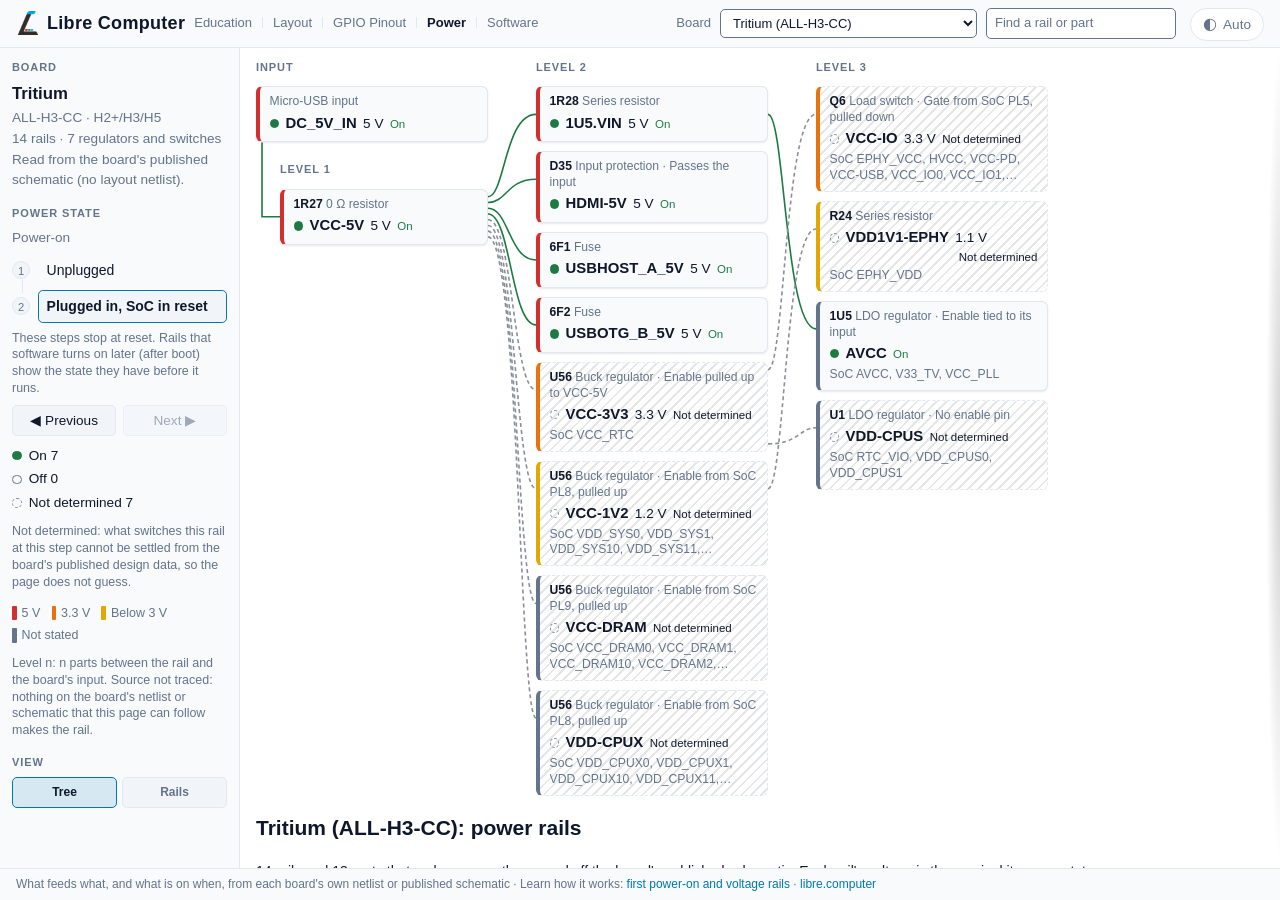
==== all-h3-cc/index.html @ 888a0ca8 "A page per board with its rails in the HTML; robots, sitemap, llms.txt tools/render.mjs writes /<id>" ====
<!DOCTYPE html>
<html lang="en">
<head>
<meta charset="utf-8">
<!-- Scripts from this site only, plus the inline theme snippet by its sha256
     (tools/check-kit.py recomputes it); data, styles and images same-origin,
     data: for the kit's logo. GitHub Pages sets no headers, so it is a meta. -->
<meta http-equiv="Content-Security-Policy" content="default-src 'self'; script-src 'self' 'sha256-oHIc59mqgn9ICn5smlJlKAoSorMm9lRvLXPlZJXSqW8='; style-src 'self' 'unsafe-inline'; img-src 'self' data:; object-src 'none'; base-uri 'none'; form-action 'none'">
<meta name="referrer" content="strict-origin-when-cross-origin">
<meta name="viewport" content="width=device-width, initial-scale=1">
<title>Tritium (ALL-H3-CC): power tree — Libre Computer</title>
<meta name="description" content="Tritium (ALL-H3-CC): Power tree for Libre Computer boards: which regulator feeds which rail, what switches it, and which rails are on in each power state, from each board's own netlist or published schematic.">
<link rel="canonical" href="https://power.hardware.libre.computer/all-h3-cc/">
<link rel="icon" href="data:,">
<link rel="stylesheet" href="/css/lc-kit.css">
<link rel="stylesheet" href="/css/style.css">
<!-- Sets the theme before first paint, so a dark visitor never sees a white
     flash. Must stay inline and must stay ahead of the stylesheets; the copy
     is checked by tools/lc-ui-kit/sync.py against HEAD_SNIPPET in lc-kit.js. -->
<script>try{var q=new URLSearchParams(location.search),e=q.get("embed")==="1",t=e&&q.get("theme");if(e)document.documentElement.classList.add("lc-embed");var p=t==="light"||t==="dark"?t:localStorage.getItem("theme")||"auto";if(p==="dark"||(p==="auto"&&matchMedia("(prefers-color-scheme: dark)").matches))document.documentElement.classList.add("dark")}catch(x){}</script>
</head>
<body data-board="all-h3-cc">
<a class="lc-skip" href="#stage">Skip to content</a>

<header class="lc-topbar">
  <div class="lc-brand">
    <a class="lc-brand-name" href="https://libre.computer">Libre Computer</a>
    <nav class="lc-sites" aria-label="Libre Computer sites">
      <a class="lc-site" href="https://education.libre.computer/">Education</a>
      <a class="lc-site" data-lc-site href="https://layout.hardware.libre.computer/">Layout</a>
      <a class="lc-site" data-lc-site href="https://gpio.hardware.libre.computer/">GPIO Pinout</a>
      <a class="lc-site" href="/" aria-current="true">Power</a>
      <a class="lc-site" href="https://u-boot.software.libre.computer/">Software</a>
    </nav>
  </div>
  <div class="lc-controls">
    <label for="board-select">Board</label>
    <select id="board-select" aria-label="Select board"></select>
    <input id="search" type="search" placeholder="Find a rail or part" autocomplete="off" spellcheck="false" aria-label="Find a rail, part or SoC pad">
  </div>
</header>

<h1 class="lc-vh">Libre Computer board power</h1>
<p class="lc-vh" id="announce" role="status" aria-live="polite"></p>
<div class="lc-notices" id="notices"></div>
<script src="/js/file-notice.js"></script>

<div class="lc-main">
  <aside class="lc-panel" id="sidebar">
    <h3>Board</h3>
    <div id="board-meta"></div>

    <h3 id="state-heading">Power state</h3>
    <div id="walk"></div>
    <div id="legend" class="pw-legend" role="group" aria-label="Legend"></div>

    <h3 id="view-heading">View</h3>
    <div class="lc-seg" id="view-seg" role="group" aria-label="View">
      <button type="button" id="view-tree" aria-pressed="true">Tree</button>
      <button type="button" id="view-rails" aria-pressed="false">Rails</button>
    </div>
  </aside>

  <main id="stage">
    <div id="tree" class="pw-tree"></div>
    <div id="rails" hidden></div>

    <section class="pw-text" aria-labelledby="pw-text-h">
      <h2 id="pw-text-h">Tritium (ALL-H3-CC): power rails</h2>
      <p>14 rails and 13 parts that make or pass them,
        read off the board's published schematic. Each rail's voltage is the nominal its name states.</p>
      <div class="lc-table-scroll"><table class="lc-table">
        <thead><tr><th scope="col">Rail</th><th scope="col">Voltage</th>
          <th scope="col">Fed by</th><th scope="col">Feeds</th></tr></thead>
        <tbody><tr><th scope="row"><code>1U5.VIN</code></th>
      <td>5 V</td>
      <td>1R28 (Series resistor from VCC-5V); Always connected</td>
      <td>—</td></tr><tr><th scope="row"><code>DC_5V_IN</code></th>
      <td>5 V</td>
      <td>Board input (Micro-USB)</td>
      <td>—</td></tr><tr><th scope="row"><code>HDMI-5V</code></th>
      <td>5 V</td>
      <td>D35 (Input protection from VCC-5V); Passes the input</td>
      <td>—</td></tr><tr><th scope="row"><code>USBHOST_A_5V</code></th>
      <td>5 V</td>
      <td>6F1 (Fuse from VCC-5V); Always connected</td>
      <td>—</td></tr><tr><th scope="row"><code>USBOTG_B_5V</code></th>
      <td>5 V</td>
      <td>6F2 (Fuse from VCC-5V); Always connected</td>
      <td>—</td></tr><tr><th scope="row"><code>VCC-5V</code></th>
      <td>5 V</td>
      <td>1R27 (0 Ω resistor from DC_5V_IN); Always connected</td>
      <td>—</td></tr><tr><th scope="row"><code>VCC-3V3</code></th>
      <td>3.3 V</td>
      <td>U56 (Buck regulator from VCC-5V); Enable pulled up to VCC-5V</td>
      <td>SoC VCC_RTC</td></tr><tr><th scope="row"><code>VCC-IO</code></th>
      <td>3.3 V</td>
      <td>Q6 (Load switch from VCC-3V3); Gate from SoC PL5, pulled down</td>
      <td>SoC EPHY_VCC, HVCC, VCC-PD, VCC-USB, VCC_IO0, VCC_IO1, VCC_IO2, VCC_IO3, VCC_IO4, VCC_IO5, VCC_PG, VDD_EFUSE</td></tr><tr><th scope="row"><code>VCC-1V2</code></th>
      <td>1.2 V</td>
      <td>U56 (Buck regulator from VCC-5V); Enable from SoC PL8, pulled up</td>
      <td>SoC VDD_SYS0, VDD_SYS1, VDD_SYS10, VDD_SYS11, VDD_SYS2, VDD_SYS3, VDD_SYS4, VDD_SYS5, VDD_SYS6, VDD_SYS7, VDD_SYS8, VDD_SYS9</td></tr><tr><th scope="row"><code>VDD1V1-EPHY</code></th>
      <td>1.1 V</td>
      <td>R24 (Series resistor from VCC-1V2); Always connected</td>
      <td>SoC EPHY_VDD</td></tr><tr><th scope="row"><code>AVCC</code></th>
      <td>Not stated</td>
      <td>1U5 (LDO regulator from 1U5.VIN); Enable tied to its input</td>
      <td>SoC AVCC, V33_TV, VCC_PLL</td></tr><tr><th scope="row"><code>VCC-DRAM</code></th>
      <td>Not stated</td>
      <td>U56 (Buck regulator from VCC-5V); Enable from SoC PL9, pulled up</td>
      <td>SoC VCC_DRAM0, VCC_DRAM1, VCC_DRAM10, VCC_DRAM2, VCC_DRAM3, VCC_DRAM4, VCC_DRAM5, VCC_DRAM6, VCC_DRAM7, VCC_DRAM8, VCC_DRAM9</td></tr><tr><th scope="row"><code>VDD-CPUS</code></th>
      <td>Not stated</td>
      <td>U1 (LDO regulator from VCC-3V3); No enable pin</td>
      <td>SoC RTC_VIO, VDD_CPUS0, VDD_CPUS1</td></tr><tr><th scope="row"><code>VDD-CPUX</code></th>
      <td>Not stated</td>
      <td>U56 (Buck regulator from VCC-5V); Enable from SoC PL8, pulled up</td>
      <td>SoC VDD_CPUX0, VDD_CPUX1, VDD_CPUX10, VDD_CPUX11, VDD_CPUX12, VDD_CPUX2, VDD_CPUX3, VDD_CPUX4, VDD_CPUX5, VDD_CPUX6, VDD_CPUX7, VDD_CPUX8, VDD_CPUX9, VDD_CPUXFB</td></tr></tbody>
      </table></div>
    </section>
  </main>

  <aside class="lc-panel pw-detail" id="detail" aria-label="Rail details" hidden></aside>
</div>

<footer class="lc-footer">
  What feeds what, and what is on when, from each board's own netlist or published schematic ·
  Learn how it works: <a href="https://education.libre.computer/modules/power/">first power-on and voltage rails</a> ·
  <a href="https://libre.computer">libre.computer</a>
</footer>

<script type="module" src="/js/app.js"></script>
</body>
</html>
---- css/lc-kit.css ----
/* lc-kit 1 sha256:49a98d562651cce432e0f0e8bd59669b63564b67a7129dab7db1aff492e4dc31 */
/* Libre Computer hardware-tool shell — shared by the GPIO pinout, the board
   layout viewer and the power tree.
 *
 * These two sites had grown the same header, the same board picker, the same
 * search box and the same footer twice, with the same seven token names holding
 * the same seven values in both. This is that shell, defined once.
 *
 * THEME. Three states, matching libre.computer: light, dark, and auto, which
 * follows the OS and is the default -- a visitor whose desktop is dark should
 * not have to ask twice. The switch is a `dark` class on <html>, set before
 * first paint by the inline script in each page's <head>, so a dark visitor
 * never sees a white flash. Light is the base and dark is the override, because
 * a stylesheet that loses its media query should degrade to the more legible
 * of the two.
 *
 * The values are libre.computer's own (its css/style.css tokens: --bg, --card,
 * --border, --fg, --muted, --prose-link, --field-border), in both themes,
 * because these tools open inside its product pages: a tool in a neutral grey
 * frame on a slate page read as a different site. A change to that palette is
 * made there and copied here.
 *
 * WHAT BELONGS HERE. The shell and nothing else: page frame, top bar, brand,
 * the controls slot, notices, footer, form controls, focus, and the theme
 * button. A site's own subject matter -- the pinout's mux-class colours, the
 * layout viewer's copper-layer colours -- stays in that site's stylesheet,
 * because nothing is shared by having one file know about both.
 *
 * This file is VENDORED. Edit tools/lc-ui-kit/lc-kit.css in the monorepo and
 * run tools/lc-ui-kit/sync.py; a hand-edit here fails each site's CI.
 */

:root {
  color-scheme: light;
  /* one monospace stack for every site (pad names, addresses, code, keys) */
  --mono: ui-monospace, SFMono-Regular, "SF Mono", Menlo, Consolas, monospace;

  --bg: #ffffff;
  --bg-raised: #f8fafc;
  --bg-sunken: #f1f5f9;
  --border: #e2e8f0;
  /* A field's edge is the only thing that says "type here", so it needs 3:1
     on the page (WCAG 1.4.11); --border is a divider and stays quiet.
     Slate-500, as libre.computer's --field-border: 4.76:1 on --bg, 4.55:1 on
     --bg-raised, and 3.75 / 3.07 on the dark ground and raised panel, so
     one value serves both themes. */
  --border-field: #64748b;
  --text: #0f172a;
  /* 4.76:1 on --bg, 4.55:1 on --bg-raised, 4.34:1 on --bg-sunken */
  --text-dim: #64748b;
  /* Blue TEXT on the page ground, so it darkens on white (#0077b0 is 4.92:1)
     and lightens on the dark ground below. Same two shades libre.computer
     uses, and for the same contrast reason. */
  --accent: #0077b0;
  --brass: #8a6a10;
  --warn: #b45309;
  --danger: #b42318;

  --shadow: 0 1px 2px rgba(15, 23, 42, .06), 0 1px 3px rgba(15, 23, 42, .04);
}

html.dark {
  color-scheme: dark;

  --bg: #0f172a;
  --bg-raised: #1e293b;
  --bg-sunken: #020617;
  --border: #334155;
  --border-field: #64748b;   /* 3.75:1 on --bg, 3.07:1 on --bg-raised */
  --text: #e2e8f0;
  --text-dim: #94a3b8;       /* 6.96:1 on --bg, 5.71:1 on --bg-raised */
  --accent: #00a0e9;         /* 6.13:1 on --bg, 5.02:1 on --bg-raised */
  --brass: #c9a227;
  --warn: #f76b15;
  --danger: #f5a3a6;

  --shadow: none;
}

*, *::before, *::after { box-sizing: border-box; }

html, body { height: 100%; }

/* Two page shapes. An app shell (the layout viewer, the power tree) is one
   window tall and scrolls only inside its panes. A document page (the
   pinout, the memory map, education) scrolls as a whole: its body carries
   class="lc-doc" and grows with its content -- a body held to the window
   would be the sticky title bar's containing block, and the bar would ride
   off the top after one screen. */
body.lc-doc { height: auto; min-height: 100%; }

body {
  display: flex;
  flex-direction: column;
  margin: 0;
  background: var(--bg);
  color: var(--text);
  font: 14px/1.45 -apple-system, "Segoe UI", Roboto, Helvetica, Arial, sans-serif;
}

a { color: var(--accent); text-decoration: none; }
a:hover { text-decoration: underline; }

/* Monospace text in the one stack (zero specificity: a site's own rule wins) */
:where(code, kbd, samp, pre) { font-family: var(--mono); }

:where(button, select, input, a, [role="button"][tabindex]):focus-visible {
  outline: 2px solid var(--accent);
  outline-offset: 1px;
}

/* ---- top bar ---------------------------------------------------------- */

/* Sticky on every site (from 700px up; a phone's bar is too tall to pin, see
   below): an app-shell page never scrolls, so it changes nothing there; a
   document page (body.lc-doc: the pinout, the memory map, education) keeps
   its title bar in view, the same everywhere. */
.lc-topbar {
  flex: none;
  display: flex;
  flex-wrap: wrap;
  align-items: center;
  gap: 14px;
  padding: 8px 16px;
  background: var(--bg-raised);
  border-bottom: 1px solid var(--border);
  position: sticky;
  top: 0;
  z-index: 10;
  font-size: 14px;  /* (the bar's own, whatever size a site sets its body text) */
}

/* CENTRED, NOT BASELINE-ALIGNED. The name's first flex item is the logo, an
   empty box, so the name's baseline is synthesised from the logo's bottom edge
   -- and baseline alignment sat the site links' text on that edge, about 6px
   below the brand text and the controls. Centring puts the logo, the name, the
   links and (via the bar's own centring) the controls on one centre line. */
.lc-brand {
  display: flex;
  flex-wrap: wrap;
  align-items: center;
  gap: 4px 9px;
  min-width: 0;
}

.lc-brand-name {
  display: inline-flex;
  align-items: center;
  gap: 7px;
  font-size: 18px;
  font-weight: 700;
  letter-spacing: .3px;
  color: var(--text);
  white-space: nowrap;
}

/* The Libre Computer mark before the name, light and dark cuts. Embedded as
   data URIs -- libre.computer's own navLogo.webp and navLogo_dark.webp,
   about 2 KB each -- so every site gets it from this one vendored file with
   no image to copy, and nothing loads from another origin. Decorative: the
   name beside it is the link text. */
.lc-brand-name::before {
  content: "";
  flex: none;
  width: 24px;
  height: 24px;
  background: center / contain no-repeat url("[data-uri]");
}
html.dark .lc-brand-name::before {
  background-image: url("[data-uri]");
}
.lc-brand-name:hover { text-decoration: none; color: var(--accent); }

.lc-brand-sub {
  font-size: 13px;
  color: var(--text-dim);
  white-space: nowrap;
}

/* SIGNAL CLASS PALETTE -- shared, because the two tools colour the SAME pins.
   The pinout draws a board's header and the layout draws that header's pads on
   the PCB, and a visitor moving between them reads the colour as meaning the
   same thing. It did not live here at first, when only one tool used it; a
   second copy in the layout's own stylesheet would be a second answer the
   first time a colour changed. Both sites now take the one definition, and
   check-kit.py fails the build if a vendored copy drifts.

   RAILS RAMP BY VOLTAGE, red through orange to yellow as the supply falls:
   12V and PoE deepest, 5V red, 3.3V orange, 1.8V yellow. The ramp used to run
   red into brown, which made 3.3V a burnt orange and 1.8V a tan -- neither
   nameable as a colour, and the three rails a reader actually reaches for on
   a header are the three that have to be told apart at a glance.

   I2C yellow / SPI blue / GPIO green match the board silkscreen. */
:root {
  --c-poe: #6e0011;
  --c-power12v: #b8000f;
  --c-power5v: #d32f2f;
  --c-power3v3: #e8730c;
  --c-powerlv: #e0a800;   /* 1.8V / 3.0V */
  --c-gnd: #454b54;
  --c-nc: #6b6547;        /* not connected */
  --c-gpio: #2f7d3f;
  --c-i2c: #9a7b0a;
  --c-spi: #1f5fd0;
  --c-uart: #7c30cc;
  --c-pwm: #c4295a;
  --c-i2s: #0b6f80;
  --c-pcm: #0b5566;
  --c-tdm: #13876b;
  --c-spdif: #7a2490;
  --c-pdm: #4a7a0a;
  --c-dac: #076a4c;
  --c-adc: #5b8a12;
  --c-clk: #6b737b;
  --c-jtag: #c25a06;
  --c-cec: #5334c4;
  --c-ir: #c33a6a;
  --c-sdio: #0d7f95;
  --c-nand: #6d5449;
  --c-video: #a81c4c;
  --c-pcie: #6a4fc4;
  --c-usb: #1f6fb5;
  --c-eth: #0d8f6a;
  --c-misc: #5a6570;
}

/* THE SERIAL CONSOLE HEADER IS COLOURED AS THE CABLE, not as a signal class.
   Ground black, TX white, RX green -- the USB-TTL lead everyone plugs into it,
   and the colours our own documentation has always named for that header:
   "2J1 Connector Highlighted in Red: Ground (BLACK) TX (WHITE) RX (GREEN)".
   Someone at the board with the cable in their hand is matching wire to pin,
   so the pin should be the colour of the wire.

   These are wire colours, so they do NOT flip with the theme -- a black lead
   is black on both. They sit on the drawn board rather than on the page. */
:root, html.dark {
  --c-wire-gnd: #14161a;
  --c-wire-tx:  #f3f5f7;
  --c-wire-rx:  #2ea043;
}

html.dark {
  --c-poe: #6e0011;
  --c-power12v: #cc0f1b;
  --c-power5v: #e5484d;
  --c-power3v3: #f76b15;
  --c-powerlv: #f5c518;   /* 1.8V / 3.0V */
  --c-gnd: #454b54;
  --c-nc: #3c3a2e;
  --c-gpio: #46a758;
  --c-i2c: #eac54f;
  --c-spi: #3b82f6;
  --c-uart: #a855f7;
  --c-pwm: #ec5f87;
  --c-i2s: #1098ad;
  --c-pcm: #0b7285;
  --c-tdm: #63e6be;
  --c-spdif: #862e9e;
  --c-pdm: #5c940d;
  --c-dac: #087f5b;
  --c-adc: #94d82d;
  --c-clk: #adb5bd;
  --c-jtag: #ff922b;
  --c-cec: #7048e8;
  --c-ir: #f06595;
  --c-sdio: #66d9e8;
  --c-nand: #8d6e63;
  --c-video: #c2255c;
  --c-pcie: #b197fc;
  --c-usb: #74c0fc;
  --c-eth: #12b886;
  --c-misc: #6c757d;
}

/* The switch between the Libre Computer sites (written by sync.py, NAV). It
   says which site this is and what the others are. The current one is a link
   to its own root, marked aria-current: on a multi-page site it is the way
   home, and on a tool it resets the page (the query is dropped). */
/* The site links wrap. Five sites in one unbreakable row ran 131px past a
   375px phone and dragged every page sideways; wrapped, the row simply gets
   taller. The brand wraps for the same reason. */
.lc-sites {
  display: flex;
  flex-wrap: wrap;
  align-items: baseline;
  gap: 4px 10px;
  font-size: 13px;
  min-width: 0;
}

.lc-site {
  white-space: nowrap;
  color: var(--text-dim);
}
.lc-site[aria-current] {
  color: var(--text);
  font-weight: 600;
}
a.lc-site:hover { color: var(--accent); text-decoration: none; }
a.lc-site:focus-visible {
  outline: 2px solid var(--accent);
  outline-offset: 2px;
  border-radius: 3px;
}

/* Separator drawn rather than typed, so it is not read out as a word and not
   selected when the visitor copies the heading. */
.lc-site + .lc-site::before {
  content: "";
  display: inline-block;
  width: 1px;
  height: 11px;
  margin-right: 10px;
  vertical-align: -1px;
  background: var(--border);
}

/* The board's own pages, beside the board picker (setBoardLinks). Small and
   dim like the site links, so the picker and the search stay the controls. */
.lc-board-links {
  display: inline-flex;
  flex-wrap: wrap;
  align-items: center;
  gap: 4px 10px;
  font-size: 13px;
}
.lc-board-links[hidden] { display: none; }
.lc-board-links a { color: var(--text-dim); white-space: nowrap; }
.lc-board-links a:hover { color: var(--accent); text-decoration: none; }
.lc-board-links a:focus-visible {
  outline: 2px solid var(--accent);
  outline-offset: 2px;
  border-radius: 3px;
}
@media (max-width: 819.98px) {
  .lc-board-links a { display: inline-block; padding: 10px 0; line-height: 20px; }
}

/* The second bar under the title bar, for a family of sites behind one switcher
   entry (Software: U-Boot, Memory, Linux). Its label and site links are
   written by sync.py (SUBNAV); the site's own pages sit at the far end, in
   .lc-subnav-pages. The same voice as education's section bar. */
.lc-subnav {
  flex: none;
  display: flex;
  flex-wrap: wrap;
  gap: 4px 18px;
  padding: 7px 16px;
  background: var(--bg);
  border-bottom: 1px solid var(--border);
  font-size: 13px;
  align-items: baseline;
}
.lc-subnav-sites,
.lc-subnav-pages {
  display: flex;
  align-items: baseline;
  gap: 4px 18px;
}
.lc-subnav-pages { margin-left: auto; }
.lc-subnav a { color: var(--text-dim); white-space: nowrap; }
.lc-subnav a:hover { color: var(--accent); text-decoration: none; }
.lc-subnav a[aria-current] { color: var(--text); font-weight: 600; }
.lc-subnav a:focus-visible {
  outline: 2px solid var(--accent);
  outline-offset: 2px;
  border-radius: 3px;
}
.lc-subnav-label {
  font-size: 11px;
  font-weight: 700;
  letter-spacing: .08em;
  text-transform: uppercase;
  color: var(--accent);
}
/* A phone: one sideways-scrolling row, not a wrap of single links. */
@media (max-width: 819.98px) {
  .lc-subnav {
    flex-wrap: nowrap;
    padding-top: 0;
    padding-bottom: 0;
    overflow-x: auto;
    scrollbar-width: none;
  }
  .lc-subnav::-webkit-scrollbar { display: none; }
  .lc-subnav a { display: inline-block; padding: 10px 0; line-height: 20px; }
  .lc-subnav-label,
  .lc-subnav-sites,
  .lc-subnav-pages { flex: none; }
}

/* A pill for a state the visitor should not have to infer, e.g. that the board
   picker is currently listing boards nobody can buy yet. */
.lc-flag {
  padding: 1px 7px;
  border-radius: 999px;
  background: var(--warn);
  /* Page ground, not white. White clears on the light caution brown and
     fails on the dark theme's bright caution orange; the dark ground on
     that orange clears. */
  color: var(--bg);
  font-size: 11px;
  font-weight: 700;
  letter-spacing: .3px;
  white-space: nowrap;
}

/* A <select> sizes itself to its widest option and will not shrink below it,
   so without the min-width:0 / max-width pair a long board name pushes the
   whole bar sideways on a phone -- measured at 495px of control on a 375px
   viewport, which moved the entire page 125px. A flex item's automatic minimum
   is its content, so flex-shrink alone never reaches it. */
.lc-controls {
  display: flex;
  align-items: center;
  gap: 9px;
  flex-wrap: wrap;
  margin-left: auto;
  min-width: 0;
  max-width: 100%;
}
.lc-controls label { color: var(--text-dim); font-size: 13px; }
.lc-controls select { min-width: 0; max-width: 100%; }

select,
input[type="search"],
input[type="text"] {
  background: var(--bg);
  color: var(--text);
  border: 1px solid var(--border-field);
  border-radius: 5px;
  padding: 5px 8px;
  font: inherit;
  font-size: 13px;
}
select:hover,
input[type="search"]:hover,
input[type="text"]:hover { border-color: var(--text-dim); }
input[type="search"] { width: 190px; }
input[type="search"]::placeholder { color: var(--text-dim); }

/* ---- skip link, visually hidden ----------------------------------------- */

/* The first Tab stop on every page: past the title bar to the page's own
   content (<a class="lc-skip" href="#main">, the target the page's <main>,
   id="main" unless it already has an id). */
.lc-skip {
  position: absolute;
  left: -999px;
  top: 0;
  z-index: 50;
  padding: 6px 10px;
  background: var(--bg-raised);
  color: var(--text);
  border: 1px solid var(--border-field);
  border-radius: 5px;
}
.lc-skip:focus { left: 8px; top: 8px; }

/* Read by a screen reader, not shown: a page heading the layout carries
   visually already, a status line. */
.lc-vh {
  position: absolute;
  width: 1px;
  height: 1px;
  overflow: hidden;
  clip-path: inset(50%);
  white-space: nowrap;
}

/* ---- embed mode (?embed=1, lc-kit.js EMBED) ------------------------------ */

/* Inside another page's frame: the chrome that names the site and the board
   goes (the framing page names both), the tool's own controls stay, and
   "Open ⤢" opens the full tool. The board and SoC-family pickers go too: the
   frame is for the one board its page is about. */
html.lc-embed .lc-skip,
html.lc-embed .lc-brand,
html.lc-embed .lc-sites,
html.lc-embed .lc-subnav,
html.lc-embed .lc-board-links,
html.lc-embed .lc-footer,
html.lc-embed .lc-theme-btn,
html.lc-embed #board-select,
html.lc-embed .board-select,
html.lc-embed #family-select,
html.lc-embed .family-select,
html.lc-embed label[for="board-select"],
html.lc-embed label[for="family-select"] {
  display: none !important;
}
html.lc-embed .lc-topbar { position: static; padding: 6px 12px; }
.lc-embed-open {
  display: inline-flex;
  align-items: center;
  padding: .3rem .7rem;
  border: 1px solid var(--border);
  border-radius: 999px;
  color: var(--text);
  font-size: 13px;
  white-space: nowrap;
}
.lc-embed-open:hover { border-color: var(--text-dim); text-decoration: none; }
.lc-embed-open:focus-visible { outline: 2px solid var(--accent); outline-offset: 2px; }

/* ---- theme button ------------------------------------------------------ */

.lc-theme-btn {
  display: inline-flex;
  align-items: center;
  gap: .4rem;
  padding: .35rem .75rem;
  border: 1px solid var(--border);
  border-radius: 999px;
  background: var(--bg);
  color: var(--text);
  font: inherit;
  font-size: .85rem;
  cursor: pointer;
  white-space: nowrap;
}
.lc-theme-btn:hover { border-color: var(--text-dim); }
.lc-theme-icon { font-size: 1rem; line-height: 1; }

/* Auto is the default, so it reads as the quiet state; an explicit choice is
   marked, which is the whole point of showing the state rather than a bare
   "Theme". */
.lc-theme-btn[data-theme="auto"] { color: var(--text-dim); }
.lc-theme-btn[data-theme="light"],
.lc-theme-btn[data-theme="dark"] { border-color: currentColor; }

/* THE THEME CONTROL KEEPS THE CORNER, at every width. The topbar wraps, and
   the button is its last child, so whenever the controls filled the first row
   (a phone; a tool's board picker, board links and search below ~1370px) it
   wrapped onto a line of its own at the left -- the one control whose
   position a reader relies on, moving with the content around it. Pinned to
   the top right it is always in the same place, and the row it used to take
   goes back to the page. The padding reserves its width so a long select
   cannot run underneath. (The bar is positioned -- sticky, or relative on a
   phone -- so it is the button's containing block.) The reserve applies to
   every row, so when a tool's controls wrap to a second row (about 820 to
   1430px) that row ends 104px short of the edge: the cost of a button that
   never moves. */
.lc-topbar { padding-right: 104px; }
.lc-theme-btn { position: absolute; top: 8px; right: 16px; }

@media (max-width: 560px) {
  /* The label goes before the control does: the icon plus the title attribute
     still say which state is active. */
  .lc-theme-label { display: none; }
}

/* THE NARROW BAR IS DELIBERATE ROWS, not whatever wrapping leaves. Below the
   desktop width the brand and the site links share the first row with the
   pinned theme button, whose width that row (and only that row) reserves; the
   controls get the next row and start at the left edge instead of floating
   right. The site links never wrap: a wrapped bar put one link and a dangling
   separator on a line of their own. When they do not fit they scroll
   sideways. Every link and control is at least 40px tall, the touch minimum.
   819.98px, not 820px: at exactly 820 the bar keeps the layout it already had
   there. */
@media (max-width: 819.98px) {
  .lc-topbar { padding: 8px 16px 10px; row-gap: 6px; }
  .lc-brand {
    flex: 1 1 100%;
    flex-wrap: nowrap;
    align-items: center;
    gap: 0 14px;
    padding-right: 88px;
  }
  .lc-brand-name { flex: none; min-height: 40px; }
  .lc-theme-btn { min-width: 40px; min-height: 40px; justify-content: center; }

  /* No visible scrollbar: it would sit on top of the links. */
  .lc-sites {
    flex: 1 1 auto;
    flex-wrap: nowrap;
    overflow-x: auto;
    scrollbar-width: none;
  }
  .lc-sites::-webkit-scrollbar { display: none; }
  .lc-site { display: inline-block; padding: 10px 0; line-height: 20px; }

  .lc-controls { flex: 1 1 100%; margin-left: 0; }
  .lc-controls select,
  .lc-controls input { min-height: 40px; }
  /* The search box grows into whatever its row leaves, so the board's own
     links (setBoardLinks) share its row instead of taking one of their own. */
  .lc-controls input[type="search"] { flex: 1 1 9rem; width: auto; min-width: 0; }
}

/* 16px exactly on a narrow screen or any touch screen (a tablet is wider
   than the narrow layout): below it Safari zooms the page when a field takes
   focus, and the only way back out of that zoom is a pinch. */
@media (max-width: 819.98px), (pointer: coarse) {
  .lc-controls select,
  .lc-controls input { font-size: 16px; }
}

/* A phone has no room for the links beside the brand, so they take a row of
   their own under it, and the theme button keeps the brand row's corner. The
   row bleeds to the screen edges, so a link scrolled under the edge is cut by
   the screen rather than by the bar's padding -- the cut-off word is the cue
   that the row scrolls. */
@media (max-width: 699.98px) {
  /* Four rows of bar (brand, sites, picker, search) are a quarter of a phone
     screen: on a phone the bar scrolls away with the page instead of pinning.
     Still positioned, so the theme button keeps its corner. */
  .lc-topbar { position: relative; }
  .lc-brand { flex-wrap: wrap; padding-right: 0; }
  .lc-sites {
    flex: 0 0 calc(100% + 32px);
    margin: 0 -16px;
    padding: 0 16px;
  }
}

/* ---- notices ----------------------------------------------------------- */

.lc-notices { flex: none; }

.lc-notice {
  margin: 0;
  padding: 7px 16px;
  font-size: 13px;
  background: color-mix(in srgb, var(--warn) 14%, var(--bg));
  color: var(--text);
  border-bottom: 1px solid var(--border);
}
.lc-notice.error {
  background: color-mix(in srgb, var(--danger) 14%, var(--bg));
}
.lc-notice code { font-family: var(--mono); }
/* The accent on the caution wash is too light for the notice's type.
   The underline is what says the words are a link. */
.lc-notice a { color: var(--text); text-decoration: underline; }

/* ---- footer ------------------------------------------------------------ */

.lc-footer {
  flex: none;
  padding: 7px 16px;
  background: var(--bg-raised);
  border-top: 1px solid var(--border);
  font-size: 12px;
  color: var(--text-dim);
}

/* ---- shared bits both tools grew separately ---------------------------- */

.lc-main { flex: 1; display: flex; min-height: 0; }

.lc-panel {
  flex: none;
  background: var(--bg-raised);
  border-right: 1px solid var(--border);
  overflow-y: auto;
  padding: 12px;
}

.lc-panel h3 {
  margin: 16px 0 6px;
  font-size: 11px;
  font-weight: 700;
  text-transform: uppercase;
  letter-spacing: .9px;
  color: var(--text-dim);
}
.lc-panel h3:first-child { margin-top: 0; }

/* A data table, the same on every site: ruled rows, small dim uppercase
   column headers like the panel headings above. A site adds only what its
   data needs (a sticky header, a highlighted row, a reading size). Wrap it in
   .lc-table-scroll where it may be wider than a phone: the table keeps its
   columns and scrolls sideways inside its own box, never the page. */
.lc-table {
  width: 100%;
  border-collapse: collapse;
  font-size: 0.92rem;
}
.lc-table caption { text-align: left; color: var(--text-dim); padding-bottom: .4rem; }
.lc-table th,
.lc-table td {
  text-align: left;
  vertical-align: top;
  padding: 0.35rem 0.6rem;
  border-bottom: 1px solid var(--border);
}
.lc-table thead th,
.lc-table > tr:first-child > th {
  font-size: 11px;
  font-weight: 700;
  text-transform: uppercase;
  letter-spacing: .9px;
  color: var(--text-dim);
}
.lc-table tbody th { font-weight: 600; }
.lc-table-scroll { overflow-x: auto; }

/* The small dim uppercase label: a panel heading, a column title, a
   section kicker -- the same voice as .lc-panel h3 and a table's header. */
.lc-label {
  font-size: 11px;
  font-weight: 700;
  text-transform: uppercase;
  letter-spacing: .9px;
  color: var(--text-dim);
}

/* A colour swatch: one small rounded square, wherever a colour is keyed (a
   legend, a slot in a list, a toggle). The site sets its colour; a site that
   also shows a state with it (the power tree's on/off) adds that itself. */
.lc-swatch {
  display: inline-block;
  width: 11px;
  height: 11px;
  border-radius: 2px;
  flex: none;
  vertical-align: -1px;
}

/* The hover tooltip: follows the theme like the panels, never a fixed dark
   box. The site positions it (fixed to the window or absolute in its stage)
   and picks its font (the pinout's pad names are monospace). */
.lc-tooltip {
  z-index: 20;
  pointer-events: none;
  max-width: 340px;
  padding: 6px 9px;
  border: 1px solid var(--border);
  border-radius: 6px;
  background: var(--bg-raised);
  color: var(--text);
  box-shadow: var(--shadow);
  font-size: 12px;
}
.lc-tooltip[hidden] { display: none; }

/* A chip: a small bordered token that picks one of a set (a mux on the
   pinout's pin, a step of the power sequence). It is a <button> with
   aria-pressed, so it takes focus and says which one is picked. Pressed is
   an inset accent ring plus the accent wash: not an outline, which is the
   focus ring, and not the border, which a site may use for a state (the
   power tool's on and absent). The site adds a dot or a font. */
.lc-chips { display: flex; flex-wrap: wrap; gap: 5px; }
.lc-chip {
  display: inline-flex;
  align-items: center;
  gap: 5px;
  padding: 2px 8px;
  background: var(--bg);
  border: 1px solid var(--border);
  border-radius: 4px;
  color: var(--text);
  font: inherit;
  font-size: 12px;
  line-height: 1.4;
  cursor: pointer;
}
.lc-chip:hover { border-color: var(--text-dim); }
.lc-chip[aria-pressed="true"] {
  box-shadow: inset 0 0 0 1px var(--accent);
  background-color: color-mix(in srgb, var(--accent) 16%, var(--bg));
  color: var(--text);
}

.lc-seg { display: flex; gap: 5px; }
.lc-seg button {
  flex: 1;
  padding: 6px 8px;
  background: var(--bg-sunken);
  border: 1px solid var(--border);
  border-radius: 5px;
  color: var(--text-dim);
  font: inherit;
  font-size: 12px;
  font-weight: 600;
  cursor: pointer;
}
.lc-seg button:hover { border-color: var(--text-dim); color: var(--text); }
.lc-seg button[aria-pressed="true"] {
  background: color-mix(in srgb, var(--accent) 16%, var(--bg));
  border-color: var(--accent);
  /* The accent is the border and the wash. As 12px ink on the light wash
     it is too light. The words stay page ink in both themes. */
  color: var(--text);
}

.lc-toggle {
  display: flex;
  align-items: center;
  gap: 8px;
  width: 100%;
  margin-bottom: 2px;
  padding: 4px 7px;
  background: transparent;
  border: 1px solid transparent;
  border-radius: 4px;
  color: var(--text);
  font: inherit;
  font-size: 12px;
  text-align: left;
  cursor: pointer;
}
.lc-toggle:hover { background: var(--bg-sunken); }
/* Off is dimmer type and a faded swatch, not a faded control. Opacity on
   the whole row takes the label below body text in both themes. */
.lc-toggle[aria-pressed="false"] { color: var(--text-dim); }
.lc-toggle[aria-pressed="false"] .lc-swatch { opacity: .45; }
.lc-toggle .lc-name {
  flex: 1;
  overflow: hidden;
  text-overflow: ellipsis;
  white-space: nowrap;
}
.lc-toggle .lc-count { flex: none; color: var(--text-dim); font-size: 11px; }

[hidden] { display: none !important; }
---- css/style.css ----
/* Power tree and power states. The shell (bar, notices, panel, segmented
 * control, toggles) comes from css/lc-kit.css; this file is the tree, the
 * state stepper, the rail table and the detail panel.
 *
 * A rail's colour is its voltage class (the pinout site's palette); its
 * state is shown three ways at once -- fill, the state word, and the dot --
 * so it never rests on colour alone. */

:root {
  --pw-on: #1d7a44;   /* 5:1 on the card background */
  --pw-off: var(--text-dim);
  --pw-x: #8a8f98;
  --pw-hatch: repeating-linear-gradient(135deg, transparent 0 5px, rgba(138, 143, 152, 0.22) 5px 7px);
}
.dark {
  --pw-on: #4cc27e;
  --pw-x: #9aa0aa;
}

/* The kit is an app shell: the body is the viewport and .lc-main fills what
 * the bar and footer leave, so each column scrolls on its own. */
.lc-main {
  min-width: 0;
}

#sidebar {
  flex: 0 0 15rem;
}

#stage {
  flex: 1 1 auto;
  min-width: 0;
  overflow: auto;
  padding: 0.75rem 1rem 2rem;
  /* scroll shadows: a soft edge appears on a side that has more to scroll */
  background:
    linear-gradient(to right, var(--bg) 30%, transparent) left / 2.5rem 100% no-repeat local,
    linear-gradient(to left, var(--bg) 30%, transparent) right / 2.5rem 100% no-repeat local,
    radial-gradient(farthest-side at 0 50%, rgba(0, 0, 0, 0.18), transparent) left / 0.9rem 100% no-repeat scroll,
    radial-gradient(farthest-side at 100% 50%, rgba(0, 0, 0, 0.18), transparent) right / 0.9rem 100% no-repeat scroll;
}

.pw-vkey {
  display: flex;
  flex-wrap: wrap;
  gap: 0.25rem 0.7rem;
  margin: 0.6rem 0 0;
  font-size: 0.78rem;
  color: var(--text-dim);
}

.pw-vkey-item {
  --pw-vc: var(--border);
  display: inline-flex;
  align-items: center;
  gap: 0.3rem;
}

.pw-vbar {
  width: 0.3rem;
  height: 0.9rem;
  border-radius: 1px;
  background: var(--pw-vc);
}

.pw-cell-loads {
  font-size: 0.8rem;
  color: var(--text-dim);
  min-width: 12rem;
}

.pw-detail {
  flex: 0 0 19rem;
  border-right: none;
  border-left: 1px solid var(--border);
}

/* sidebar ------------------------------------------------------------------ */

.pw-meta-name {
  font-size: 1.05rem;
  font-weight: 600;
  margin: 0.2rem 0 0.1rem;
}

.pw-meta-sub {
  color: var(--text-dim);
  font-size: 0.85rem;
  margin: 0.1rem 0;
}

.pw-walk-name {
  color: var(--text-dim);
  font-size: 0.85rem;
  margin: 0 0 0.4rem;
}

.pw-walk-select {
  width: 100%;
  margin-bottom: 0.5rem;
}

.pw-steps {
  list-style: none;
  counter-reset: step;
  margin: 0;
  padding: 0;
}

.pw-steps li {
  counter-increment: step;
  position: relative;
  padding-left: 1.6rem;
}

.pw-steps li::before {
  content: counter(step);
  position: absolute;
  left: 0;
  top: 0.45rem;
  width: 1.15rem;
  height: 1.15rem;
  border-radius: 50%;
  font-size: 0.7rem;
  line-height: 1.15rem;
  text-align: center;
  background: var(--bg-sunken);
  color: var(--text-dim);
  border: 1px solid var(--border);
}

.pw-steps li:not(:last-child)::after {
  content: "";
  position: absolute;
  left: 0.6rem;
  top: 1.65rem;
  bottom: -0.35rem;
  border-left: 1px solid var(--border);
}

.pw-step {
  display: block;
  width: 100%;
  text-align: left;
  font: inherit;
  color: var(--text);
  background: none;
  border: 1px solid transparent;
  border-radius: 0.3rem;
  padding: 0.35rem 0.5rem;
  margin: 0.15rem 0;
  cursor: pointer;
}

.pw-step:hover {
  background: var(--bg-sunken);
}

.pw-step[aria-pressed="true"] {
  border-color: var(--accent);
  background: var(--bg-sunken);
  font-weight: 600;
}

.pw-step-nav {
  display: flex;
  gap: 0.4rem;
  margin: 0.5rem 0;
}

.pw-nav {
  flex: 1;
  font: inherit;
  font-size: 0.85rem;
  color: var(--text);
  background: var(--bg-sunken);
  border: 1px solid var(--border);
  border-radius: 5px;
  padding: 0.3rem 0.5rem;
  cursor: pointer;
}

.pw-nav:disabled {
  color: var(--text-dim);
  cursor: default;
  opacity: 0.6;
}

.pw-help {
  margin: 0.4rem 0 0;
  font-size: 0.78rem;
  color: var(--text-dim);
  line-height: 1.35;
}

/* the wires say where a rail comes from; without them the card does */
.pw-from {
  display: none;
}

.pw-legend {
  display: flex;
  flex-direction: column;
  gap: 0.25rem;
  margin: 0.6rem 0 0.2rem;
  font-size: 0.85rem;
}

.pw-legend-item {
  display: flex;
  align-items: center;
  gap: 0.45rem;
}

.pw-swatch {
  display: inline-block;
  width: 0.9rem;
  height: 0.9rem;
  border-radius: 0.2rem;
  border: 1.5px solid var(--border);
  flex: 0 0 auto;
}

.pw-s-on .pw-swatch {
  background: var(--pw-on);
  border-color: var(--pw-on);
}

.pw-s-off .pw-swatch {
  background: var(--border);
  border-color: var(--pw-off);
}

.pw-s-x .pw-swatch {
  background: var(--pw-hatch);
  border-color: var(--pw-x);
  border-style: dashed;
}

/* tree ---------------------------------------------------------------------- */

.pw-tree {
  position: relative;
  width: max-content;
  min-width: 100%;
}

.pw-wires {
  position: absolute;
  top: 0;
  left: 0;
  pointer-events: none;
}

.pw-wire {
  fill: none;
  stroke-width: 1.6;
  stroke: var(--pw-on);
}

.pw-wire.pw-s-off {
  stroke: var(--text-dim);
  stroke-opacity: 0.55;
}

.pw-wire.pw-s-x {
  stroke: var(--pw-x);
  stroke-dasharray: 4 3;
}

.pw-wire-hot {
  stroke-width: 3;
}

.pw-cols {
  position: relative;
  display: flex;
  align-items: flex-start;
  gap: 3rem;
}

.pw-col {
  flex: 0 0 14.5rem;
  display: flex;
  flex-direction: column;
  gap: 0.55rem;
}

/* (the kit's .lc-label; this page's own: its spacing) */
.pw-col-title {
  margin: 0 0 0.1rem;
}

.pw-col-more {
  margin-top: 1.2rem;
}

/* Level 1 stacked under a lone input: indented, so its wires run down the
 * gutter the indent leaves (app.js drawWires) */
.pw-col-stacked {
  margin: 0.7rem 0 0.1rem 1.5rem;
}

.pw-rail-stacked {
  margin-left: 1.5rem;
}

.pw-rail {
  --pw-vc: var(--border);
  display: flex;
  flex-direction: column;
  gap: 0.15rem;
  text-align: left;
  font: inherit;
  color: var(--text);
  background: var(--bg-raised);
  border: 1px solid var(--border);
  border-left: 4px solid var(--pw-vc);
  border-radius: 0.4rem;
  padding: 0.45rem 0.6rem;
  cursor: pointer;
  box-shadow: var(--shadow);
}

.pw-v-unknown { --pw-vc: var(--text-dim); }
.pw-v-power12v { --pw-vc: var(--c-power12v); }
.pw-v-power5v { --pw-vc: var(--c-power5v); }
.pw-v-power3v3 { --pw-vc: var(--c-power3v3); }
.pw-v-powerlv { --pw-vc: var(--c-powerlv); }

.pw-rail:hover,
.pw-rail:focus-visible {
  border-color: var(--accent);
  border-left-color: var(--pw-vc);
}

.pw-rail.pw-s-off {
  background: var(--bg);
  box-shadow: none;
}

.pw-rail.pw-s-off .pw-name,
.pw-rail.pw-s-off .pw-volt {
  color: var(--text-dim);
}

.pw-rail.pw-s-x {
  background-color: var(--bg);
  background-image: var(--pw-hatch);
  border-style: dashed;
  border-left-style: solid;
  box-shadow: none;
}

/* Pressed as the kit's .lc-chip is: an inset ring and an accent wash, not an
   outline, which is the focus ring. After the off and unknown states, so a
   pressed rail in either still shows it (the hatch stays, under the wash). */
.pw-rail[aria-pressed="true"] {
  box-shadow: inset 0 0 0 2px var(--accent);
  background-color: color-mix(in srgb, var(--accent) 16%, var(--bg-raised));
}

.pw-rail.pw-dim,
.pw-rail.pw-faded {
  opacity: 0.3;
}

.pw-rail.pw-faded:hover,
.pw-rail.pw-faded:focus-visible {
  opacity: 0.75;
}

.pw-wire.pw-wire-faded {
  stroke-opacity: 0.12;
}

.pw-row-faded td {
  opacity: 0.4;
}

.pw-rail-head {
  display: flex;
  flex-wrap: wrap;
  align-items: baseline;
  column-gap: 0.4rem;
}

.pw-dot {
  width: 0.6rem;
  height: 0.6rem;
  border-radius: 50%;
  flex: 0 0 auto;
  align-self: center;
  border: 1.5px solid var(--pw-off);
}

.pw-s-on .pw-dot {
  background: var(--pw-on);
  border-color: var(--pw-on);
}

.pw-s-x .pw-dot {
  border-style: dashed;
  border-color: var(--pw-x);
}

.pw-name {
  font-weight: 600;
  font-size: 0.93rem;
  min-width: 0;
  overflow-wrap: break-word;
}

.pw-volt {
  font-variant-numeric: tabular-nums;
  font-size: 0.85rem;
  white-space: nowrap;
}

.pw-state {
  margin-left: auto;
  font-size: 0.72rem;
  color: var(--text-dim);
  white-space: nowrap;
}

.pw-s-on .pw-state {
  color: var(--pw-on);
}

/* On the pressed rail's accent wash the green falls under 4.5:1 at this
   size; the word says "on", the card's border says green */
.pw-rail[aria-pressed="true"] .pw-state {
  color: var(--text);
}

.pw-s-x .pw-state {
  color: var(--text);
}

.pw-maker,
.pw-loads {
  font-size: 0.76rem;
  color: var(--text-dim);
  line-height: 1.3;
}

.pw-ref {
  font-weight: 600;
  color: var(--text);
}

/* the full list is in the detail panel */
.pw-loads {
  display: -webkit-box;
  -webkit-line-clamp: 2;
  -webkit-box-orient: vertical;
  overflow: hidden;
}

.pw-empty {
  background: var(--bg-raised);
  border: 1px solid var(--border);
  border-radius: 0.4rem;
  padding: 1rem 1.2rem;
  max-width: 38rem;
}

/* rails table --------------------------------------------------------------- */

/* no overflow here: #stage scrolls both ways, so the header row can stick
 * to the top of it */
.pw-table-wrap {
  overflow: visible;
}

/* (the table is the kit's .lc-table; what is this page's own:) the header
   row sticks to the top of #stage, which scrolls both ways */
.pw-table th {
  position: sticky;
  /* (#stage's own 0.75rem top padding: at top 0 the rows scrolled through
     that band above the header) */
  top: -0.75rem;
  background: var(--bg);
}

.pw-cell {
  white-space: nowrap;
}

.pw-cell .pw-swatch {
  vertical-align: -0.12rem;
  margin-right: 0.35rem;
}

.pw-cell-now {
  background: var(--bg-sunken);
}

.pw-cell-text {
  font-size: 0.8rem;
}

.pw-row-hot td {
  background: var(--bg-sunken);
}

.pw-link {
  font: inherit;
  color: var(--accent);
  background: none;
  border: none;
  padding: 0;
  cursor: pointer;
  text-align: left;
}

.pw-link:hover {
  text-decoration: underline;
}

/* detail -------------------------------------------------------------------- */

.pw-close {
  float: right;
  font-size: 1.3rem;
  line-height: 1;
  background: none;
  border: none;
  color: var(--text-dim);
  cursor: pointer;
}

.pw-detail .pw-detail-title {
  margin: 0.1rem 0;
  font-size: 1.1rem;
  text-transform: none;
  letter-spacing: 0;
  color: var(--text);
}

.pw-detail-v {
  margin: 0 0 0.5rem;
  color: var(--text-dim);
}

/* (the kit's .lc-label; this page's own: its spacing) */
.pw-detail h4 {
  margin: 0.8rem 0 0.25rem;
}

/* The kit's .lc-chip; this page's own: the border shows the rail's state
   at that step (on, or absent with the hatch) */
.pw-chip.pw-s-on {
  border-color: var(--pw-on);
}

.pw-chip.pw-s-x {
  border-style: dashed;
  background-image: var(--pw-hatch);
}

.pw-list {
  list-style: none;
  margin: 0;
  padding: 0;
  font-size: 0.88rem;
}

.pw-list li {
  margin: 0.3rem 0;
}

.pw-sub {
  color: var(--text-dim);
  font-size: 0.8rem;
}

/* Below the three-column width the detail panel is a sheet along the
 * bottom of the screen: the header's height varies with the width, the
 * bottom edge does not. While it is open the columns behind it get room
 * to scroll their last items clear of it. */
@media (max-width: 1100px) {
  .pw-sheet-open #stage,
  .pw-sheet-open #sidebar {
    padding-bottom: 57vh;
  }
  /* and a card focused from the keyboard is scrolled clear of the sheet,
     whichever box is the one scrolling at this width */
  .pw-sheet-open #stage,
  .pw-sheet-open #sidebar,
  .pw-sheet-open .lc-main {
    scroll-padding-bottom: 57vh;
  }
  /* The footer sits under the sheet: hidden, so Tab does not reach links
     nobody can see */
  .pw-sheet-open .lc-footer {
    visibility: hidden;
  }
  .pw-detail {
    position: fixed;
    left: 0;
    right: 0;
    bottom: 0;
    max-height: 55vh;
    overflow-y: auto;
    border-left: none;
    border-top: 2px solid var(--accent);
    z-index: 5;
    box-shadow: 0 -4px 16px rgba(0, 0, 0, 0.18);
  }
}

@media (max-width: 720px) {
  .lc-main {
    flex-direction: column;
    overflow: auto;
  }
  #sidebar,
  #stage {
    box-sizing: border-box;
    width: 100%;
  }
  #sidebar {
    flex-basis: auto;
    border-right: none;
    border-bottom: 1px solid var(--border);
  }
  #stage {
    overflow: visible;
  }
  /* .lc-main scrolls here, with no top padding: the header sits flush */
  .pw-table th {
    top: 0;
  }
  .pw-tree {
    width: 100%;
  }
  .pw-cols {
    flex-direction: column;
    gap: 1rem;
  }
  .pw-col {
    flex-basis: auto;
    width: 100%;
  }
  .pw-wires {
    display: none;
  }
  .pw-from {
    display: inline;
  }
  /* In a product page's frame (the kit's embed mode) the tree is what the
     visitor came for: it comes first, and the state and step controls
     follow it instead of filling the frame's first screen. */
  html.lc-embed #stage {
    order: -1;
  }
  html.lc-embed #sidebar {
    border-bottom: none;
    border-top: 1px solid var(--border);
  }
}
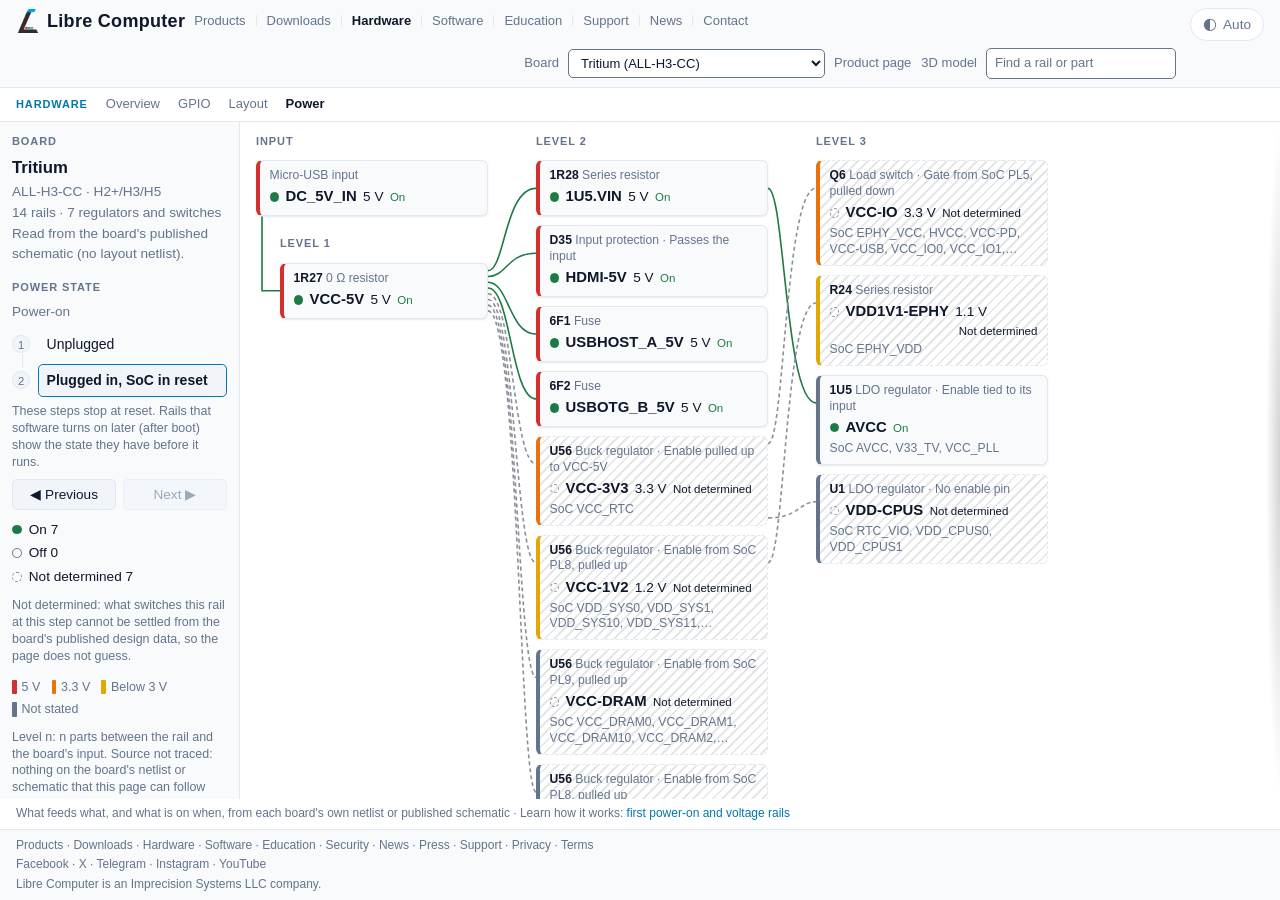
==== commit 7ced2d1c: "One header, family row and footer on every Libre Computer site The shell kit's sync.py now writes th" ====
--- a/all-h3-cc/index.html
+++ b/all-h3-cc/index.html
@@ -26,11 +26,14 @@
   <div class="lc-brand">
     <a class="lc-brand-name" href="https://libre.computer">Libre Computer</a>
     <nav class="lc-sites" aria-label="Libre Computer sites">
+      <a class="lc-site" href="https://libre.computer/products/">Products</a>
+      <a class="lc-site" href="https://libre.computer/downloads/">Downloads</a>
+      <a class="lc-site" href="https://hardware.libre.computer/" aria-current="true">Hardware</a>
+      <a class="lc-site" href="https://software.libre.computer/">Software</a>
       <a class="lc-site" href="https://education.libre.computer/">Education</a>
-      <a class="lc-site" data-lc-site href="https://layout.hardware.libre.computer/">Layout</a>
-      <a class="lc-site" data-lc-site href="https://gpio.hardware.libre.computer/">GPIO Pinout</a>
-      <a class="lc-site" href="/" aria-current="true">Power</a>
-      <a class="lc-site" href="https://u-boot.software.libre.computer/">Software</a>
+      <a class="lc-site" href="https://hub.libre.computer/">Support</a>
+      <a class="lc-site" href="https://libre.computer/news/">News</a>
+      <a class="lc-site" href="https://libre.computer/#contact">Contact</a>
     </nav>
   </div>
   <div class="lc-controls">
@@ -39,6 +42,15 @@
     <input id="search" type="search" placeholder="Find a rail or part" autocomplete="off" spellcheck="false" aria-label="Find a rail, part or SoC pad">
   </div>
 </header>
+<nav class="lc-subnav" aria-label="Hardware">
+    <div class="lc-subnav-sites">
+      <span class="lc-subnav-label">Hardware</span>
+      <a href="https://hardware.libre.computer/">Overview</a>
+      <a data-lc-site href="https://gpio.hardware.libre.computer/">GPIO</a>
+      <a data-lc-site href="https://layout.hardware.libre.computer/">Layout</a>
+      <a href="https://power.hardware.libre.computer/" aria-current="true">Power</a>
+    </div>
+</nav>
 
 <h1 class="lc-vh">Libre Computer board power</h1>
 <p class="lc-vh" id="announce" role="status" aria-live="polite"></p>
@@ -122,10 +134,24 @@
   <aside class="lc-panel pw-detail" id="detail" aria-label="Rail details" hidden></aside>
 </div>
 
+<p class="lc-page-note">What feeds what, and what is on when, from each board's own netlist or published schematic ·
+  Learn how it works: <a href="https://education.libre.computer/modules/power/">first power-on and voltage rails</a></p>
 <footer class="lc-footer">
-  What feeds what, and what is on when, from each board's own netlist or published schematic ·
-  Learn how it works: <a href="https://education.libre.computer/modules/power/">first power-on and voltage rails</a> ·
-  <a href="https://libre.computer">libre.computer</a>
+  <nav class="lc-footer-links" aria-label="Libre Computer">
+    <a href="https://libre.computer/products/">Products</a> &middot;
+    <a href="https://libre.computer/downloads/">Downloads</a> &middot;
+    <a href="https://hardware.libre.computer/">Hardware</a> &middot;
+    <a href="https://software.libre.computer/">Software</a> &middot;
+    <a href="https://education.libre.computer/">Education</a> &middot;
+    <a href="https://libre.computer/security/">Security</a> &middot;
+    <a href="https://libre.computer/news/">News</a> &middot;
+    <a href="https://libre.computer/press/">Press</a> &middot;
+    <a href="https://hub.libre.computer/">Support</a> &middot;
+    <a href="https://libre.computer/privacy/">Privacy</a> &middot;
+    <a href="https://libre.computer/terms/">Terms</a>
+  </nav>
+  <p class="lc-footer-social"><a href="https://facebook.com/librecomputer" rel="noopener">Facebook</a> &middot; <a href="https://x.com/LibreComputer" rel="noopener">X</a> &middot; <a href="https://t.me/libre_computer" rel="noopener">Telegram</a> &middot; <a href="https://www.instagram.com/librecomputer/" rel="noopener">Instagram</a> &middot; <a href="https://www.youtube.com/c/LibreComputer" rel="noopener">YouTube</a></p>
+  <p class="lc-footer-company">Libre Computer is an <a href="https://imprecisionsystems.com/" rel="noopener">Imprecision Systems LLC</a> company.</p>
 </footer>
 
 <script type="module" src="/js/app.js"></script>
--- a/css/lc-kit.css
+++ b/css/lc-kit.css
@@ -1,4 +1,4 @@
-/* lc-kit 1 sha256:49a98d562651cce432e0f0e8bd59669b63564b67a7129dab7db1aff492e4dc31 */
+/* lc-kit 1 sha256:46110dafa0fb4021689df2730b5b83c67ed2cb1804fa09593aa160363adb2fca */
 /* Libre Computer hardware-tool shell — shared by the GPIO pinout, the board
    layout viewer and the power tree.
  *
@@ -638,6 +638,8 @@
 
 /* ---- footer ------------------------------------------------------------ */
 
+/* The same footer on every site (sync.py FOOTER): the sections, the social
+   accounts, the company. */
 .lc-footer {
   flex: none;
   padding: 7px 16px;
@@ -646,6 +648,21 @@
   font-size: 12px;
   color: var(--text-dim);
 }
+.lc-footer p { margin: 2px 0 0; }
+.lc-footer a { color: var(--text-dim); }
+.lc-footer a:hover { color: var(--accent); }
+.lc-footer-links a { white-space: nowrap; }
+
+/* A page's own note above the footer: where its data comes from, and the
+   education module that explains it. */
+.lc-page-note {
+  flex: none;
+  margin: 0;
+  padding: 6px 16px;
+  font-size: 12px;
+  color: var(--text-dim);
+}
+html.lc-embed .lc-page-note { display: none; }
 
 /* ---- shared bits both tools grew separately ---------------------------- */
 
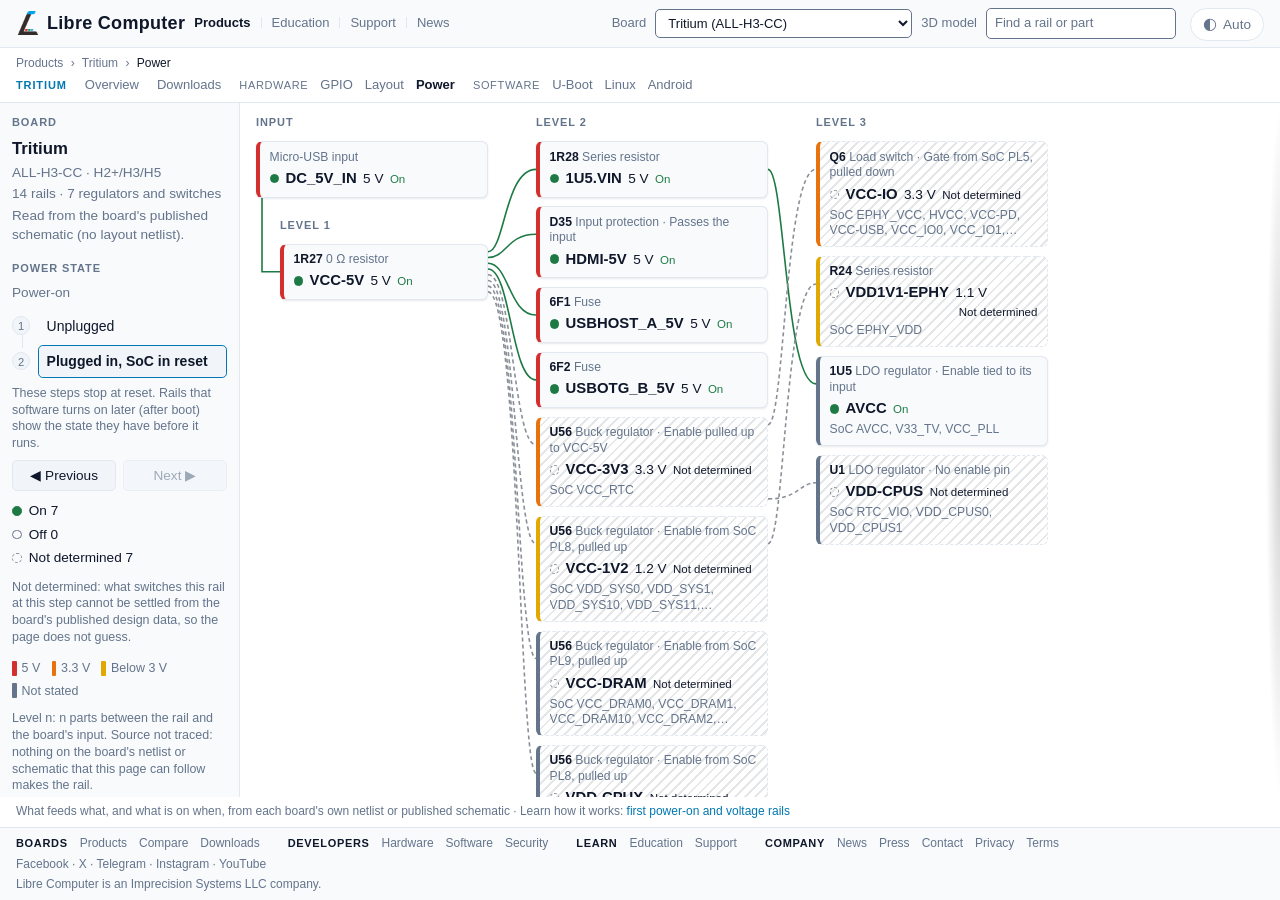
==== commit 97b7ab9d: "Board-as-hub navigation: four-section top bar, board menu, breadcrumbs, footer groups From the shell" ====
--- a/all-h3-cc/index.html
+++ b/all-h3-cc/index.html
@@ -26,14 +26,10 @@
   <div class="lc-brand">
     <a class="lc-brand-name" href="https://libre.computer">Libre Computer</a>
     <nav class="lc-sites" aria-label="Libre Computer sites">
-      <a class="lc-site" href="https://libre.computer/products/">Products</a>
-      <a class="lc-site" href="https://libre.computer/downloads/">Downloads</a>
-      <a class="lc-site" href="https://hardware.libre.computer/" aria-current="true">Hardware</a>
-      <a class="lc-site" href="https://software.libre.computer/">Software</a>
+      <a class="lc-site" href="https://libre.computer/products/" aria-current="true">Products</a>
       <a class="lc-site" href="https://education.libre.computer/">Education</a>
       <a class="lc-site" href="https://hub.libre.computer/">Support</a>
       <a class="lc-site" href="https://libre.computer/news/">News</a>
-      <a class="lc-site" href="https://libre.computer/#contact">Contact</a>
     </nav>
   </div>
   <div class="lc-controls">
@@ -44,11 +40,13 @@
 </header>
 <nav class="lc-subnav" aria-label="Hardware">
     <div class="lc-subnav-sites">
-      <span class="lc-subnav-label">Hardware</span>
-      <a href="https://hardware.libre.computer/">Overview</a>
-      <a data-lc-site href="https://gpio.hardware.libre.computer/">GPIO</a>
-      <a data-lc-site href="https://layout.hardware.libre.computer/">Layout</a>
-      <a href="https://power.hardware.libre.computer/" aria-current="true">Power</a>
+      <nav class="lc-crumbs" aria-label="Breadcrumb"><a href="https://libre.computer/products/">Products</a> <span aria-hidden="true">›</span> <a href="https://libre.computer/products/all-h3-cc/">Tritium</a> <span aria-hidden="true">›</span> <span aria-current="page">Power</span></nav>
+      <script type="application/ld+json">{"@context": "https://schema.org", "@type": "BreadcrumbList", "itemListElement": [{"@type": "ListItem", "position": 1, "name": "Products", "item": "https://libre.computer/products/"}, {"@type": "ListItem", "position": 2, "name": "Tritium", "item": "https://libre.computer/products/all-h3-cc/"}, {"@type": "ListItem", "position": 3, "name": "Power", "item": "https://power.hardware.libre.computer/all-h3-cc/"}]}</script>
+      <span class="lc-subnav-label">Tritium</span>
+      <a href="https://libre.computer/products/all-h3-cc/">Overview</a>
+      <a href="https://libre.computer/downloads/all-h3-cc/">Downloads</a>
+      <span class="lc-board-group"><span class="lc-board-group-label">Hardware</span> <a href="https://gpio.hardware.libre.computer/?board=all-h3-cc">GPIO</a> <a href="https://layout.hardware.libre.computer/all-h3-cc/">Layout</a> <a href="https://power.hardware.libre.computer/all-h3-cc/" aria-current="page">Power</a></span>
+      <span class="lc-board-group"><span class="lc-board-group-label">Software</span> <a href="https://u-boot.software.libre.computer/features/all-h3-cc/">U-Boot</a> <a href="https://linux.software.libre.computer/features/all-h3-cc/">Linux</a> <a href="https://android.software.libre.computer/features/all-h3-cc/">Android</a></span>
     </div>
 </nav>
 
@@ -138,17 +136,10 @@
   Learn how it works: <a href="https://education.libre.computer/modules/power/">first power-on and voltage rails</a></p>
 <footer class="lc-footer">
   <nav class="lc-footer-links" aria-label="Libre Computer">
-    <a href="https://libre.computer/products/">Products</a> &middot;
-    <a href="https://libre.computer/downloads/">Downloads</a> &middot;
-    <a href="https://hardware.libre.computer/">Hardware</a> &middot;
-    <a href="https://software.libre.computer/">Software</a> &middot;
-    <a href="https://education.libre.computer/">Education</a> &middot;
-    <a href="https://libre.computer/security/">Security</a> &middot;
-    <a href="https://libre.computer/news/">News</a> &middot;
-    <a href="https://libre.computer/press/">Press</a> &middot;
-    <a href="https://hub.libre.computer/">Support</a> &middot;
-    <a href="https://libre.computer/privacy/">Privacy</a> &middot;
-    <a href="https://libre.computer/terms/">Terms</a>
+    <div class="lc-footer-group"><span class="lc-footer-head">Boards</span><a href="https://libre.computer/products/">Products</a><a href="https://libre.computer/compare/">Compare</a><a href="https://libre.computer/downloads/">Downloads</a></div>
+    <div class="lc-footer-group"><span class="lc-footer-head">Developers</span><a href="https://hardware.libre.computer/">Hardware</a><a href="https://software.libre.computer/">Software</a><a href="https://libre.computer/security/">Security</a></div>
+    <div class="lc-footer-group"><span class="lc-footer-head">Learn</span><a href="https://education.libre.computer/">Education</a><a href="https://hub.libre.computer/">Support</a></div>
+    <div class="lc-footer-group"><span class="lc-footer-head">Company</span><a href="https://libre.computer/news/">News</a><a href="https://libre.computer/press/">Press</a><a href="https://libre.computer/#contact">Contact</a><a href="https://libre.computer/privacy/">Privacy</a><a href="https://libre.computer/terms/">Terms</a></div>
   </nav>
   <p class="lc-footer-social"><a href="https://facebook.com/librecomputer" rel="noopener">Facebook</a> &middot; <a href="https://x.com/LibreComputer" rel="noopener">X</a> &middot; <a href="https://t.me/libre_computer" rel="noopener">Telegram</a> &middot; <a href="https://www.instagram.com/librecomputer/" rel="noopener">Instagram</a> &middot; <a href="https://www.youtube.com/c/LibreComputer" rel="noopener">YouTube</a></p>
   <p class="lc-footer-company">Libre Computer is an <a href="https://imprecisionsystems.com/" rel="noopener">Imprecision Systems LLC</a> company.</p>
--- a/css/lc-kit.css
+++ b/css/lc-kit.css
@@ -1,4 +1,4 @@
-/* lc-kit 1 sha256:46110dafa0fb4021689df2730b5b83c67ed2cb1804fa09593aa160363adb2fca */
+/* lc-kit 1 sha256:a7a3ab5e59e4961fccd9a7aa596e9d2a4f72d52913530e20eeb98b5a4cabcb36 */
 /* Libre Computer hardware-tool shell — shared by the GPIO pinout, the board
    layout viewer and the power tree.
  *
@@ -337,10 +337,11 @@
   .lc-board-links a { display: inline-block; padding: 10px 0; line-height: 20px; }
 }
 
-/* The second bar under the title bar, for a family of sites behind one switcher
-   entry (Software: U-Boot, Memory, Linux). Its label and site links are
-   written by sync.py (SUBNAV); the site's own pages sit at the far end, in
-   .lc-subnav-pages. The same voice as education's section bar. */
+/* The second bar under the title bar, for a family of sites behind one header
+   section (Hardware, Software). Its label and site links are written by
+   sync.py (SUBNAV). A site's own pages are a bar of their own under it
+   (nav.lc-subnav-local, aria-label "<site> pages"), so each bar has one
+   current item. The same voice as education's section bar. */
 .lc-subnav {
   flex: none;
   display: flex;
@@ -359,6 +360,8 @@
   gap: 4px 18px;
 }
 .lc-subnav-pages { margin-left: auto; }
+.lc-subnav-local { padding-top: 5px; padding-bottom: 5px; background: var(--bg-raised); }
+.lc-subnav-local .lc-subnav-pages { margin-left: 0; }
 .lc-subnav a { color: var(--text-dim); white-space: nowrap; }
 .lc-subnav a:hover { color: var(--accent); text-decoration: none; }
 .lc-subnav a[aria-current] { color: var(--text); font-weight: 600; }
@@ -374,8 +377,32 @@
   text-transform: uppercase;
   color: var(--accent);
 }
+/* The trail in front of the row (sync.py crumbs_html): where this page sits,
+   Products › board › view or Libre Computer › family › tool. The row
+   wraps, so the trail takes a line of its own above the links. */
+.lc-subnav-sites { flex-wrap: wrap; }
+.lc-crumbs {
+  flex: 1 0 100%;
+  font-size: 12px;
+  color: var(--text-dim);
+}
+.lc-crumbs span[aria-hidden] { margin: 0 4px; }
+.lc-crumbs [aria-current] { color: var(--text); }
+/* On a board's page the row is the board's menu: Overview, Downloads, then
+   its Hardware and Software views, each group behind a small label. */
+.lc-board-group { display: inline-flex; align-items: baseline; gap: 4px 12px; }
+.lc-board-group-label {
+  font-size: 11px;
+  color: var(--text-dim);
+  text-transform: uppercase;
+  letter-spacing: .06em;
+}
+.lc-subnav a[aria-current="page"] { color: var(--text); font-weight: 600; }
 /* A phone: one sideways-scrolling row, not a wrap of single links. */
 @media (max-width: 819.98px) {
+  .lc-subnav-sites { flex-wrap: nowrap; }
+  .lc-crumbs { flex: none; padding: 10px 0; }
+  .lc-board-group { flex: none; }
   .lc-subnav {
     flex-wrap: nowrap;
     padding-top: 0;
@@ -652,6 +679,23 @@
 .lc-footer a { color: var(--text-dim); }
 .lc-footer a:hover { color: var(--accent); }
 .lc-footer-links a { white-space: nowrap; }
+/* Its four groups (Boards, Developers, Learn, Company), side by side. */
+.lc-footer-links { display: flex; flex-wrap: wrap; gap: 4px 28px; margin-bottom: 4px; }
+.lc-footer-group { display: flex; flex-wrap: wrap; align-items: baseline; gap: 2px 12px; }
+.lc-footer-head {
+  font-size: 11px;
+  font-weight: 700;
+  letter-spacing: .06em;
+  text-transform: uppercase;
+  color: var(--text);
+}
+
+/* A tool's front page: what the tool shows and every board's own page, in
+   the HTML for a reader that runs no script (each site's tools/render.mjs). */
+.lc-tool-index { padding: 16px; font-size: 14px; color: var(--text-dim); }
+.lc-tool-index h2 { margin: 0 0 6px; font-size: 16px; color: var(--text); }
+.lc-tool-index p { margin: 0 0 8px; }
+.lc-tool-index ul { margin: 0; padding-left: 18px; columns: 16rem; }
 
 /* A page's own note above the footer: where its data comes from, and the
    education module that explains it. */
